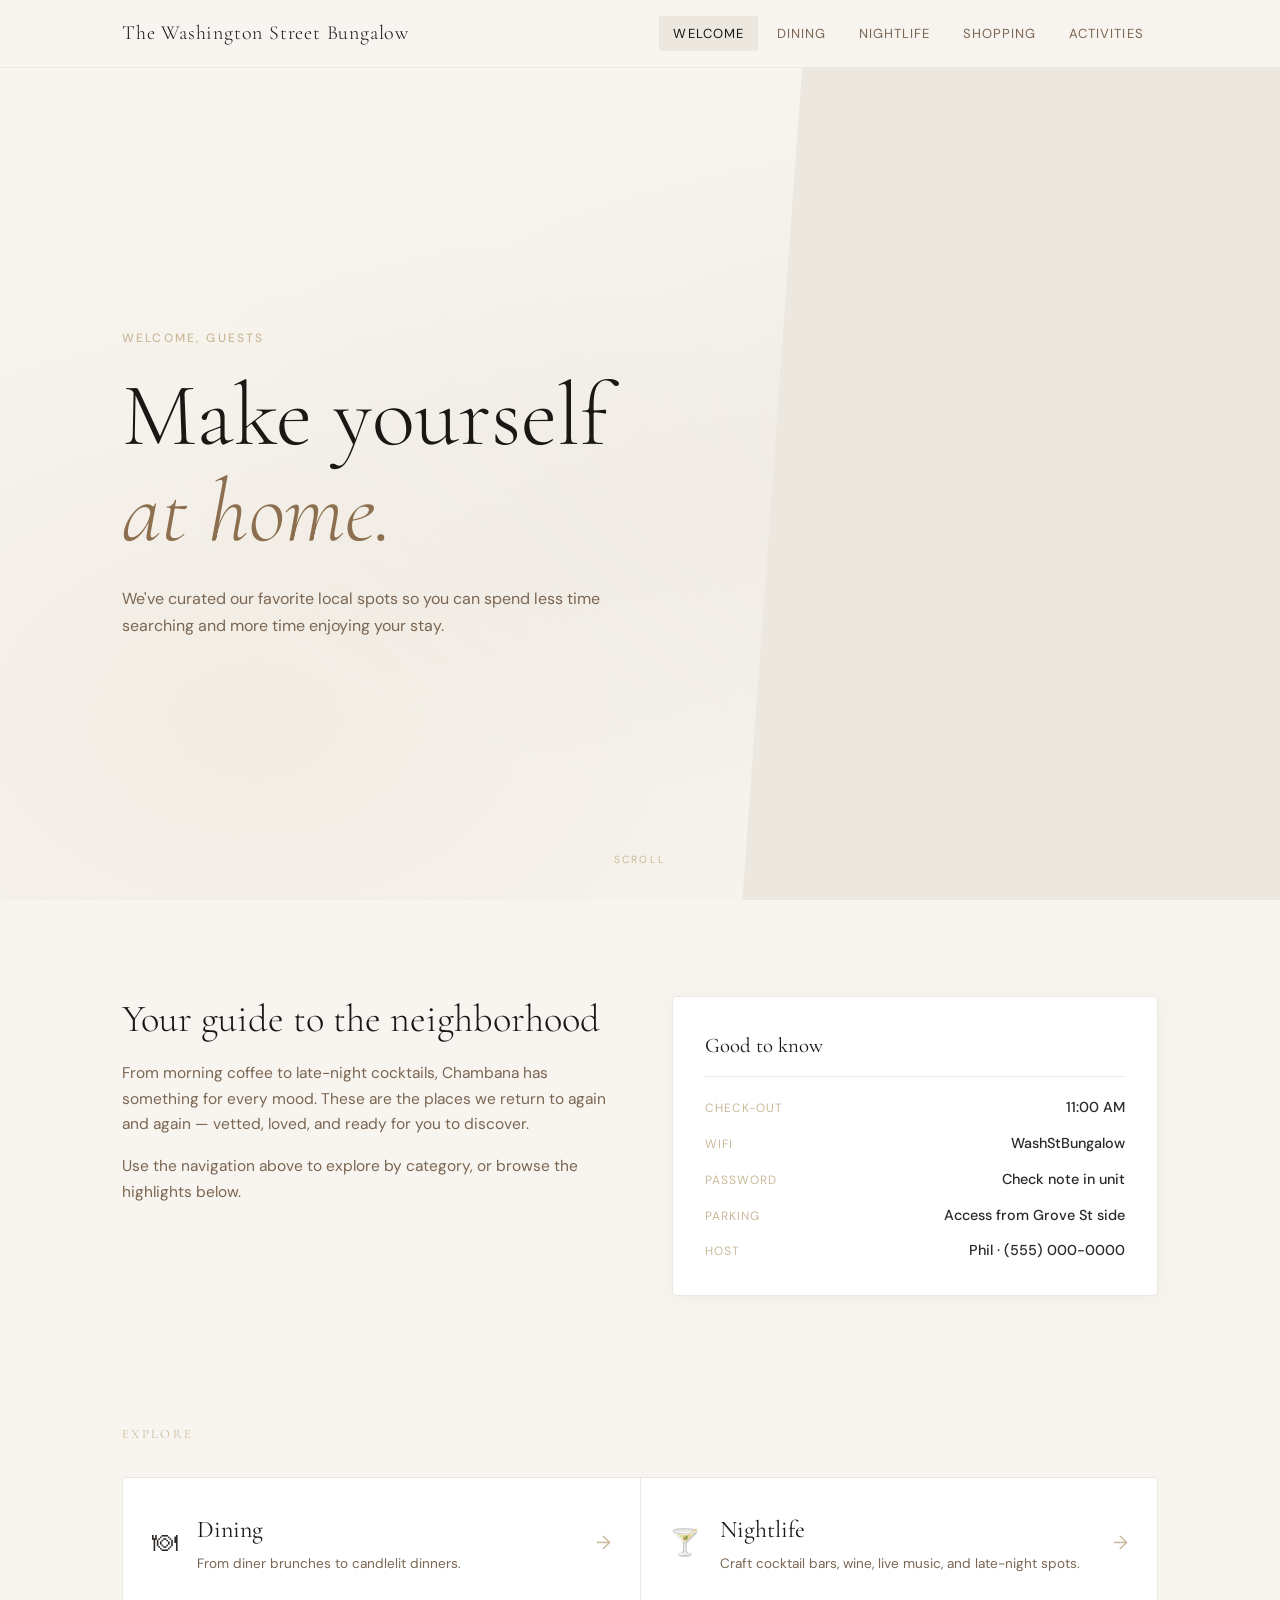
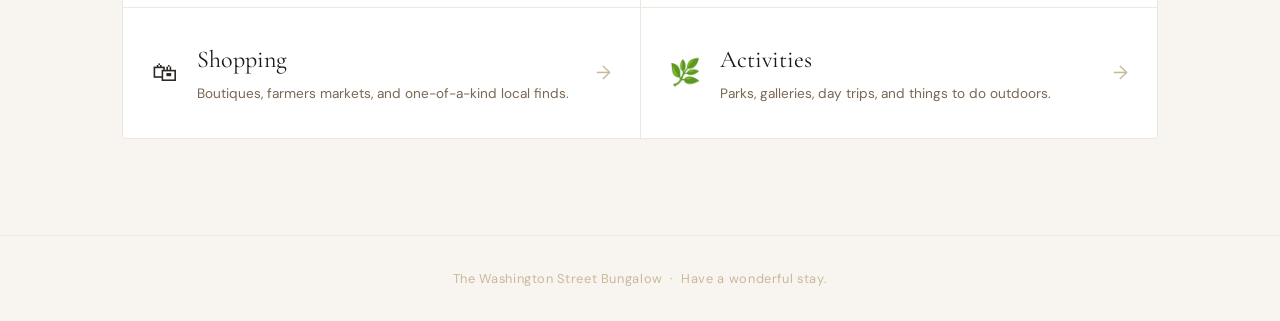
==== index.html @ 2eac6e1f "Initial commit" ====
<!DOCTYPE html>
<html lang="en">
<head>
  <meta charset="UTF-8" />
  <meta name="viewport" content="width=device-width, initial-scale=1.0"/>
  <title>Welcome — The Washington Street Bungalow</title>
  <link rel="preconnect" href="https://fonts.googleapis.com">
  <link rel="preconnect" href="https://fonts.gstatic.com" crossorigin>
  <link href="https://fonts.googleapis.com/css2?family=Cormorant+Garamond:ital,wght@0,300;0,400;1,300;1,400&family=DM+Sans:wght@300;400;500&display=swap" rel="stylesheet">
  <link rel="stylesheet" href="css/style.css"/>
</head>
<body>

  <header class="site-header">
    <div class="header-inner">
      <div class="logo">The Washington Street Bungalow</div>
      <nav class="main-nav">
        <a href="index.html" class="nav-link active">Welcome</a>
        <a href="pages/dining.html" class="nav-link">Dining</a>
        <a href="pages/nightlife.html" class="nav-link">Nightlife</a>
        <a href="pages/shopping.html" class="nav-link">Shopping</a>
        <a href="pages/activities.html" class="nav-link">Activities</a>
      </nav>
      <button class="nav-toggle" aria-label="Toggle menu">&#9776;</button>
    </div>
  </header>

  <main>
    <section class="hero">
      <div class="hero-bg"></div>
      <div class="hero-content">
        <span class="eyebrow">Welcome, guests</span>
        <h1>Make yourself<br/><em>at home.</em></h1>
        <p class="hero-sub">We've curated our favorite local spots so you can spend less time searching and more time enjoying your stay.</p>
      </div>
      <div class="hero-scroll-hint">scroll</div>
    </section>

    <section class="intro-section">
      <div class="container">
        <div class="intro-grid">
          <div class="intro-text">
            <h2>Your guide to the neighborhood</h2>
            <p>From morning coffee to late-night cocktails, Chambana has something for every mood. These are the places we return to again and again — vetted, loved, and ready for you to discover.</p>
            <p>Use the navigation above to explore by category, or browse the highlights below.</p>
          </div>
          <div class="intro-aside">
            <div class="info-card">
              <h3>Good to know</h3>
              <ul class="info-list">
                <li><span class="info-label">Check-out</span><span class="info-val">11:00 AM</span></li>
                <li><span class="info-label">WiFi</span><span class="info-val">WashStBungalow</span></li>
                <li><span class="info-label">Password</span><span class="info-val">Check note in unit</span></li>
                <li><span class="info-label">Parking</span><span class="info-val">Access from Grove St side</span></li>
                <li><span class="info-label">Host</span><span class="info-val">Phil · (555) 000-0000</span></li>
              </ul>
            </div>
          </div>
        </div>
      </div>
    </section>

    <section class="category-section">
      <div class="container">
        <h2 class="section-title">Explore</h2>
        <div class="category-grid">

          <a href="pages/dining.html" class="category-card">
            <div class="cat-icon">🍽</div>
            <div class="cat-body">
              <h3>Dining</h3>
              <p>From diner brunches to candlelit dinners.</p>
            </div>
            <span class="cat-arrow">→</span>
          </a>

          <a href="pages/nightlife.html" class="category-card">
            <div class="cat-icon">🍸</div>
            <div class="cat-body">
              <h3>Nightlife</h3>
              <p>Craft cocktail bars, wine, live music, and late-night spots.</p>
            </div>
            <span class="cat-arrow">→</span>
          </a>

          <a href="pages/shopping.html" class="category-card">
            <div class="cat-icon">🛍</div>
            <div class="cat-body">
              <h3>Shopping</h3>
              <p>Boutiques, farmers markets, and one-of-a-kind local finds.</p>
            </div>
            <span class="cat-arrow">→</span>
          </a>

          <a href="pages/activities.html" class="category-card">
            <div class="cat-icon">🌿</div>
            <div class="cat-body">
              <h3>Activities</h3>
              <p>Parks, galleries, day trips, and things to do outdoors.</p>
            </div>
            <span class="cat-arrow">→</span>
          </a>

        </div>
      </div>
    </section>
  </main>

  <footer class="site-footer">
    <div class="container">
      <p>The Washington Street Bungalow &nbsp;·&nbsp; Have a wonderful stay.</p>
    </div>
  </footer>

  <script src="js/main.js"></script>
</body>
</html>
---- css/style.css ----
/* =============================================
   THE LAKEVIEW SUITE — Style Sheet
   ============================================= */

/* --- Reset & Base --- */
*, *::before, *::after { box-sizing: border-box; margin: 0; padding: 0; }

:root {
  --cream:   #f8f5f0;
  --warm:    #ede8df;
  --sand:    #c9b99a;
  --brown:   #7a6652;
  --charcoal:#2c2825;
  --ink:     #1a1714;
  --accent:  #8b6f4e;
  --white:   #ffffff;

  --font-display: 'Cormorant Garamond', Georgia, serif;
  --font-body:    'DM Sans', sans-serif;

  --radius: 2px;
  --transition: 0.25s ease;
  --max-w: 1100px;
  --header-h: 68px;
}

html { scroll-behavior: smooth; }

body {
  background: var(--cream);
  color: var(--charcoal);
  font-family: var(--font-body);
  font-size: 16px;
  line-height: 1.65;
  -webkit-font-smoothing: antialiased;
}

a { color: inherit; text-decoration: none; }
img { display: block; max-width: 100%; }

/* --- Header --- */
.site-header {
  position: fixed;
  top: 0; left: 0; right: 0;
  z-index: 100;
  height: var(--header-h);
  background: rgba(248, 245, 240, 0.92);
  backdrop-filter: blur(8px);
  border-bottom: 1px solid var(--warm);
}

.header-inner {
  max-width: var(--max-w);
  margin: 0 auto;
  padding: 0 2rem;
  height: 100%;
  display: flex;
  align-items: center;
  gap: 2rem;
}

.logo {
  font-family: var(--font-display);
  font-size: 1.25rem;
  font-weight: 300;
  letter-spacing: 0.04em;
  color: var(--ink);
  white-space: nowrap;
}

.main-nav {
  display: flex;
  gap: 0.25rem;
  margin-left: auto;
}

.nav-link {
  font-size: 0.82rem;
  font-weight: 400;
  letter-spacing: 0.08em;
  text-transform: uppercase;
  color: var(--brown);
  padding: 0.4rem 0.9rem;
  border-radius: var(--radius);
  transition: background var(--transition), color var(--transition);
}
.nav-link:hover,
.nav-link.active {
  background: var(--warm);
  color: var(--ink);
}

.nav-toggle {
  display: none;
  background: none;
  border: none;
  font-size: 1.4rem;
  cursor: pointer;
  color: var(--charcoal);
  margin-left: auto;
}

/* --- Hero --- */
.hero {
  position: relative;
  min-height: 100svh;
  display: flex;
  align-items: center;
  overflow: hidden;
  padding-top: var(--header-h);
}

.hero-bg {
  position: absolute;
  inset: 0;
  background:
    radial-gradient(ellipse at 80% 50%, rgba(139,111,78,0.08) 0%, transparent 60%),
    radial-gradient(ellipse at 20% 80%, rgba(201,185,154,0.15) 0%, transparent 50%);
  pointer-events: none;
}

.hero::after {
  content: '';
  position: absolute;
  right: 0; top: 0; bottom: 0;
  width: 42%;
  background: var(--warm);
  clip-path: polygon(12% 0, 100% 0, 100% 100%, 0% 100%);
  z-index: 0;
}

.hero-content {
  position: relative;
  z-index: 1;
  max-width: var(--max-w);
  margin: 0 auto;
  padding: 0 2rem;
  width: 100%;
}

.eyebrow {
  display: block;
  font-family: var(--font-body);
  font-size: 0.75rem;
  font-weight: 500;
  letter-spacing: 0.18em;
  text-transform: uppercase;
  color: var(--sand);
  margin-bottom: 1.2rem;
}

.hero-content h1 {
  font-family: var(--font-display);
  font-size: clamp(3.2rem, 7vw, 6rem);
  font-weight: 300;
  line-height: 1.08;
  color: var(--ink);
  margin-bottom: 1.5rem;
}

.hero-content h1 em {
  font-style: italic;
  color: var(--accent);
}

.hero-sub {
  max-width: 480px;
  font-size: 1rem;
  color: var(--brown);
  line-height: 1.7;
}

.hero-scroll-hint {
  position: absolute;
  bottom: 2rem;
  left: 50%;
  transform: translateX(-50%);
  font-size: 0.65rem;
  letter-spacing: 0.2em;
  text-transform: uppercase;
  color: var(--sand);
  animation: fadeUpBounce 2s ease infinite;
  z-index: 1;
}
@keyframes fadeUpBounce {
  0%,100% { opacity: 0.4; transform: translateX(-50%) translateY(0); }
  50%      { opacity: 1;   transform: translateX(-50%) translateY(-6px); }
}

/* --- Sections --- */
.container {
  max-width: var(--max-w);
  margin: 0 auto;
  padding: 0 2rem;
}

.intro-section {
  padding: 6rem 0 5rem;
}

.intro-grid {
  display: grid;
  grid-template-columns: 1fr 1fr;
  gap: 4rem;
  align-items: start;
}

.intro-text h2 {
  font-family: var(--font-display);
  font-size: 2.4rem;
  font-weight: 300;
  line-height: 1.2;
  margin-bottom: 1.2rem;
  color: var(--ink);
}

.intro-text p {
  color: var(--brown);
  margin-bottom: 1rem;
  font-size: 0.97rem;
}

/* Info card */
.info-card {
  background: var(--white);
  border: 1px solid var(--warm);
  border-radius: 4px;
  padding: 2rem;
  box-shadow: 0 2px 20px rgba(122,102,82,0.07);
}

.info-card h3 {
  font-family: var(--font-display);
  font-size: 1.3rem;
  font-weight: 400;
  color: var(--ink);
  margin-bottom: 1.2rem;
  padding-bottom: 0.8rem;
  border-bottom: 1px solid var(--warm);
}

.info-list {
  list-style: none;
  display: flex;
  flex-direction: column;
  gap: 0.75rem;
}

.info-list li {
  display: flex;
  justify-content: space-between;
  align-items: baseline;
  font-size: 0.9rem;
}

.info-label {
  color: var(--sand);
  font-size: 0.75rem;
  text-transform: uppercase;
  letter-spacing: 0.08em;
}

.info-val {
  color: var(--charcoal);
  font-weight: 500;
}

/* --- Category Grid --- */
.category-section {
  padding: 3rem 0 6rem;
}

.section-title {
  font-family: var(--font-display);
  font-size: 0.8rem;
  font-weight: 400;
  letter-spacing: 0.18em;
  text-transform: uppercase;
  color: var(--sand);
  margin-bottom: 2rem;
}

.category-grid {
  display: grid;
  grid-template-columns: repeat(2, 1fr);
  gap: 1px;
  background: var(--warm);
  border: 1px solid var(--warm);
  border-radius: 4px;
  overflow: hidden;
}

.category-card {
  display: flex;
  align-items: center;
  gap: 1.2rem;
  padding: 2rem 1.8rem;
  background: var(--white);
  transition: background var(--transition);
  cursor: pointer;
}

.category-card:hover {
  background: var(--cream);
}

.category-card:hover .cat-arrow {
  transform: translateX(4px);
}

.cat-icon {
  font-size: 1.6rem;
  flex-shrink: 0;
}

.cat-body h3 {
  font-family: var(--font-display);
  font-size: 1.5rem;
  font-weight: 400;
  color: var(--ink);
  margin-bottom: 0.2rem;
}

.cat-body p {
  font-size: 0.85rem;
  color: var(--brown);
}

.cat-arrow {
  margin-left: auto;
  color: var(--sand);
  font-size: 1.2rem;
  transition: transform var(--transition);
  flex-shrink: 0;
}

/* --- Rec Pages --- */
.page-hero {
  padding: calc(var(--header-h) + 3.5rem) 0 3rem;
  border-bottom: 1px solid var(--warm);
}

.page-hero .eyebrow {
  margin-bottom: 0.6rem;
}

.page-hero h1 {
  font-family: var(--font-display);
  font-size: clamp(2.5rem, 5vw, 4rem);
  font-weight: 300;
  color: var(--ink);
  margin-bottom: 0.75rem;
}

.page-hero .page-desc {
  font-size: 0.97rem;
  color: var(--brown);
  max-width: 520px;
}

/* Rec list */
.rec-section {
  padding: 4rem 0 6rem;
}

.rec-list {
  display: flex;
  flex-direction: column;
  gap: 1px;
  background: var(--warm);
  border: 1px solid var(--warm);
  border-radius: 4px;
  overflow: hidden;
}

.rec-item {
  display: grid;
  grid-template-columns: 1fr auto;
  align-items: start;
  gap: 1rem;
  padding: 1.75rem 2rem;
  background: var(--white);
  transition: background var(--transition);
}

.rec-item:hover {
  background: var(--cream);
}

.rec-name {
  font-family: var(--font-display);
  font-size: 1.4rem;
  font-weight: 400;
  color: var(--ink);
  margin-bottom: 0.25rem;
}

.rec-tags {
  display: flex;
  flex-wrap: wrap;
  gap: 0.4rem;
  margin-bottom: 0.5rem;
}

.tag {
  font-size: 0.68rem;
  font-weight: 500;
  letter-spacing: 0.08em;
  text-transform: uppercase;
  color: var(--accent);
  background: rgba(139,111,78,0.1);
  padding: 0.2rem 0.55rem;
  border-radius: 2px;
}

.rec-note {
  font-size: 0.88rem;
  color: var(--brown);
  max-width: 560px;
}

.rec-link {
  font-size: 0.75rem;
  font-weight: 500;
  letter-spacing: 0.08em;
  text-transform: uppercase;
  color: var(--accent);
  border: 1px solid var(--sand);
  padding: 0.4rem 1rem;
  border-radius: 2px;
  white-space: nowrap;
  transition: background var(--transition), color var(--transition);
  margin-top: 0.4rem;
}

.rec-link:hover {
  background: var(--accent);
  color: var(--white);
  border-color: var(--accent);
}

/* --- Footer --- */
.site-footer {
  border-top: 1px solid var(--warm);
  padding: 2rem 0;
  text-align: center;
  font-size: 0.8rem;
  color: var(--sand);
  letter-spacing: 0.05em;
}

/* --- Mobile --- */
@media (max-width: 768px) {
  .main-nav { display: none; }
  .nav-toggle { display: block; }

  .main-nav.open {
    display: flex;
    flex-direction: column;
    position: fixed;
    top: var(--header-h);
    left: 0; right: 0;
    background: var(--cream);
    border-bottom: 1px solid var(--warm);
    padding: 1rem;
    gap: 0.25rem;
    z-index: 99;
  }

  .hero::after { display: none; }
  .hero-content { text-align: center; }
  .hero-sub { margin: 0 auto; }

  .intro-grid { grid-template-columns: 1fr; gap: 2.5rem; }
  .category-grid { grid-template-columns: 1fr; }

  .rec-item { grid-template-columns: 1fr; }
}

/* --- Fade-in animation on scroll --- */
.fade-in {
  opacity: 0;
  transform: translateY(20px);
  transition: opacity 0.6s ease, transform 0.6s ease;
}
.fade-in.visible {
  opacity: 1;
  transform: none;
}
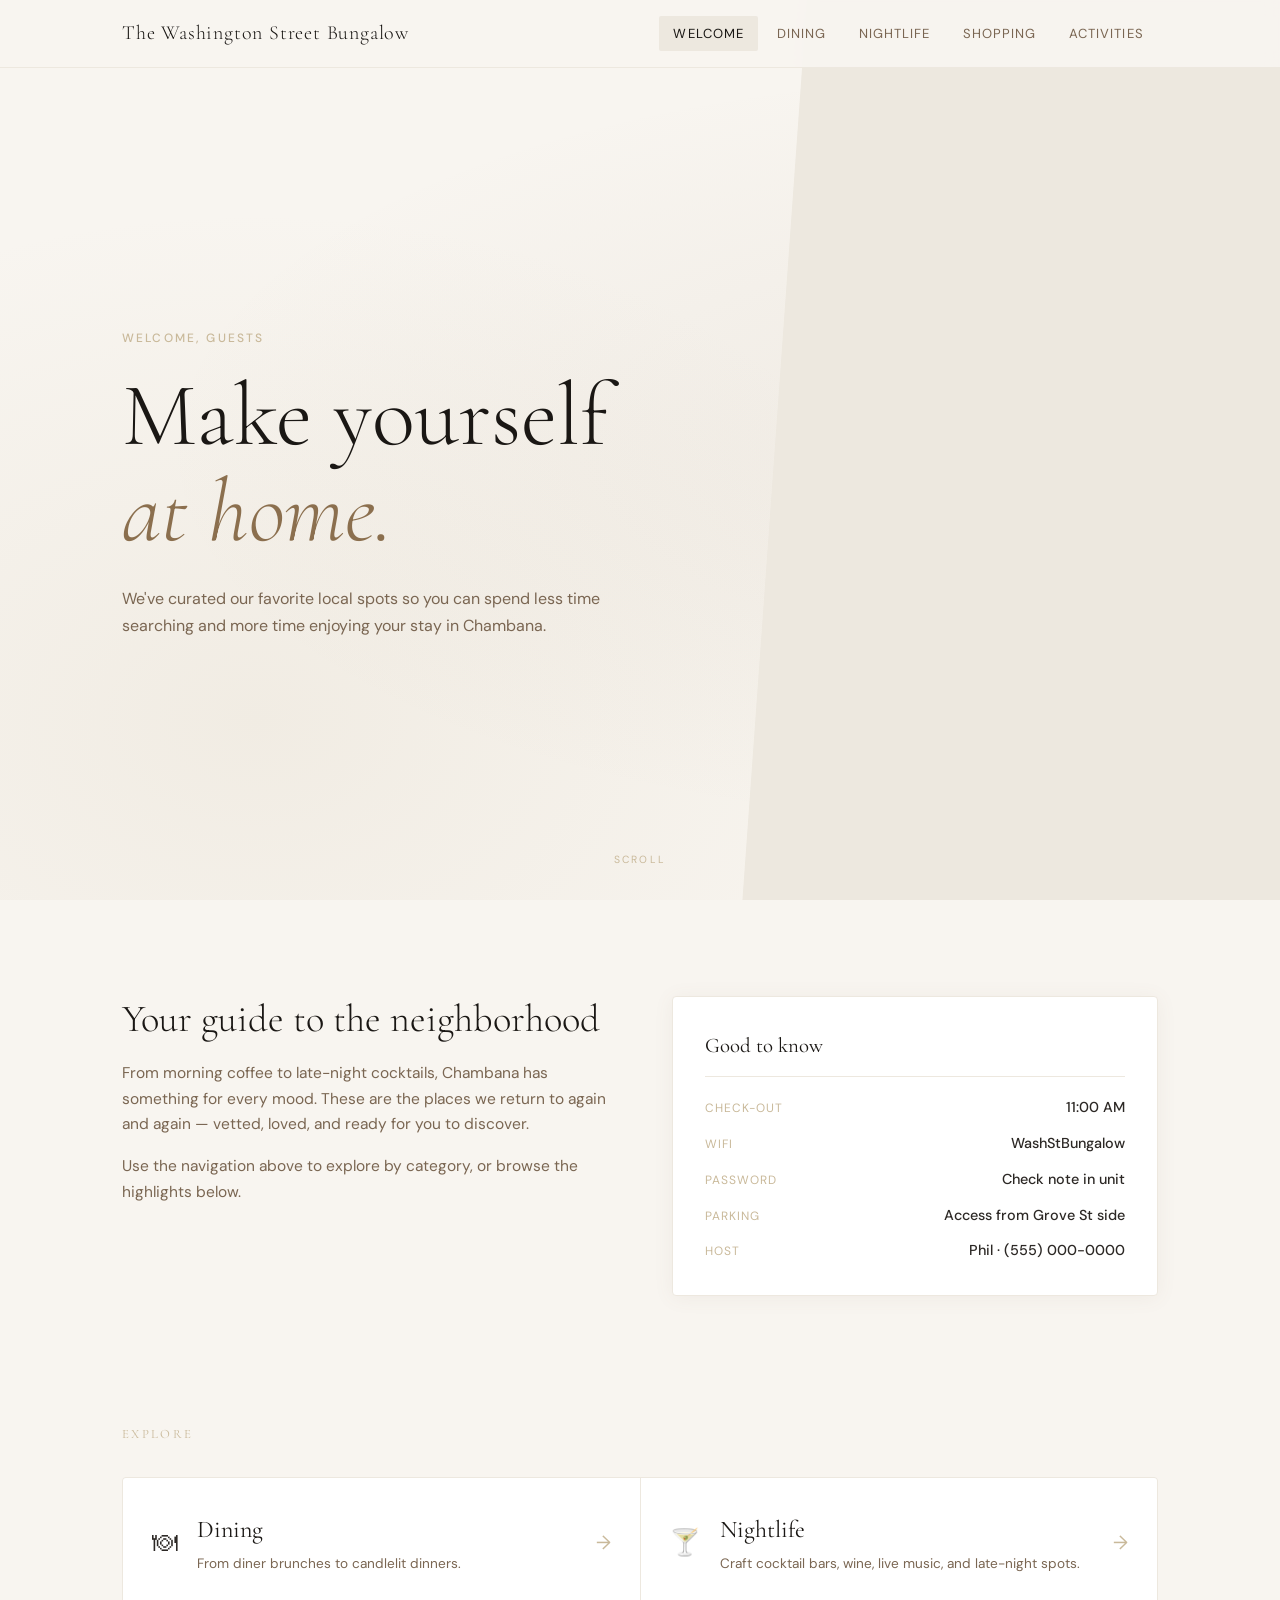
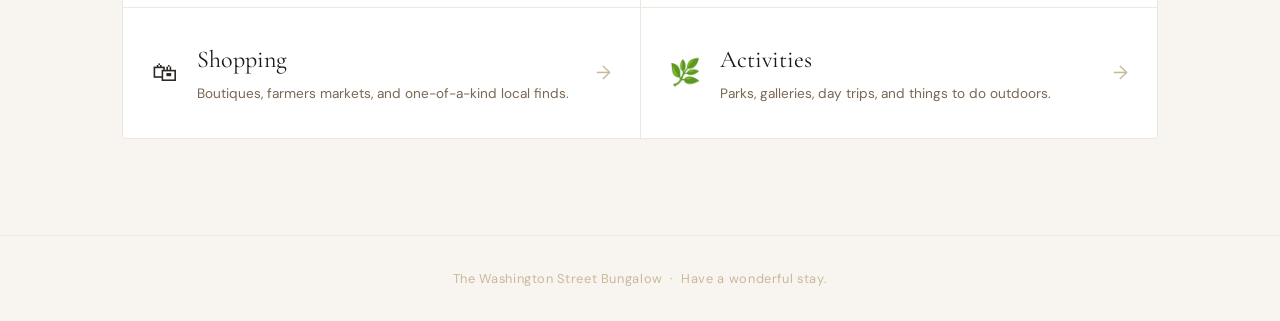
==== commit f5448be4: "Formatting, added a few new spots" ====
--- a/index.html
+++ b/index.html
@@ -31,7 +31,7 @@
       <div class="hero-content">
         <span class="eyebrow">Welcome, guests</span>
         <h1>Make yourself<br/><em>at home.</em></h1>
-        <p class="hero-sub">We've curated our favorite local spots so you can spend less time searching and more time enjoying your stay.</p>
+        <p class="hero-sub">We've curated our favorite local spots so you can spend less time searching and more time enjoying your stay in Chambana.</p>
       </div>
       <div class="hero-scroll-hint">scroll</div>
     </section>
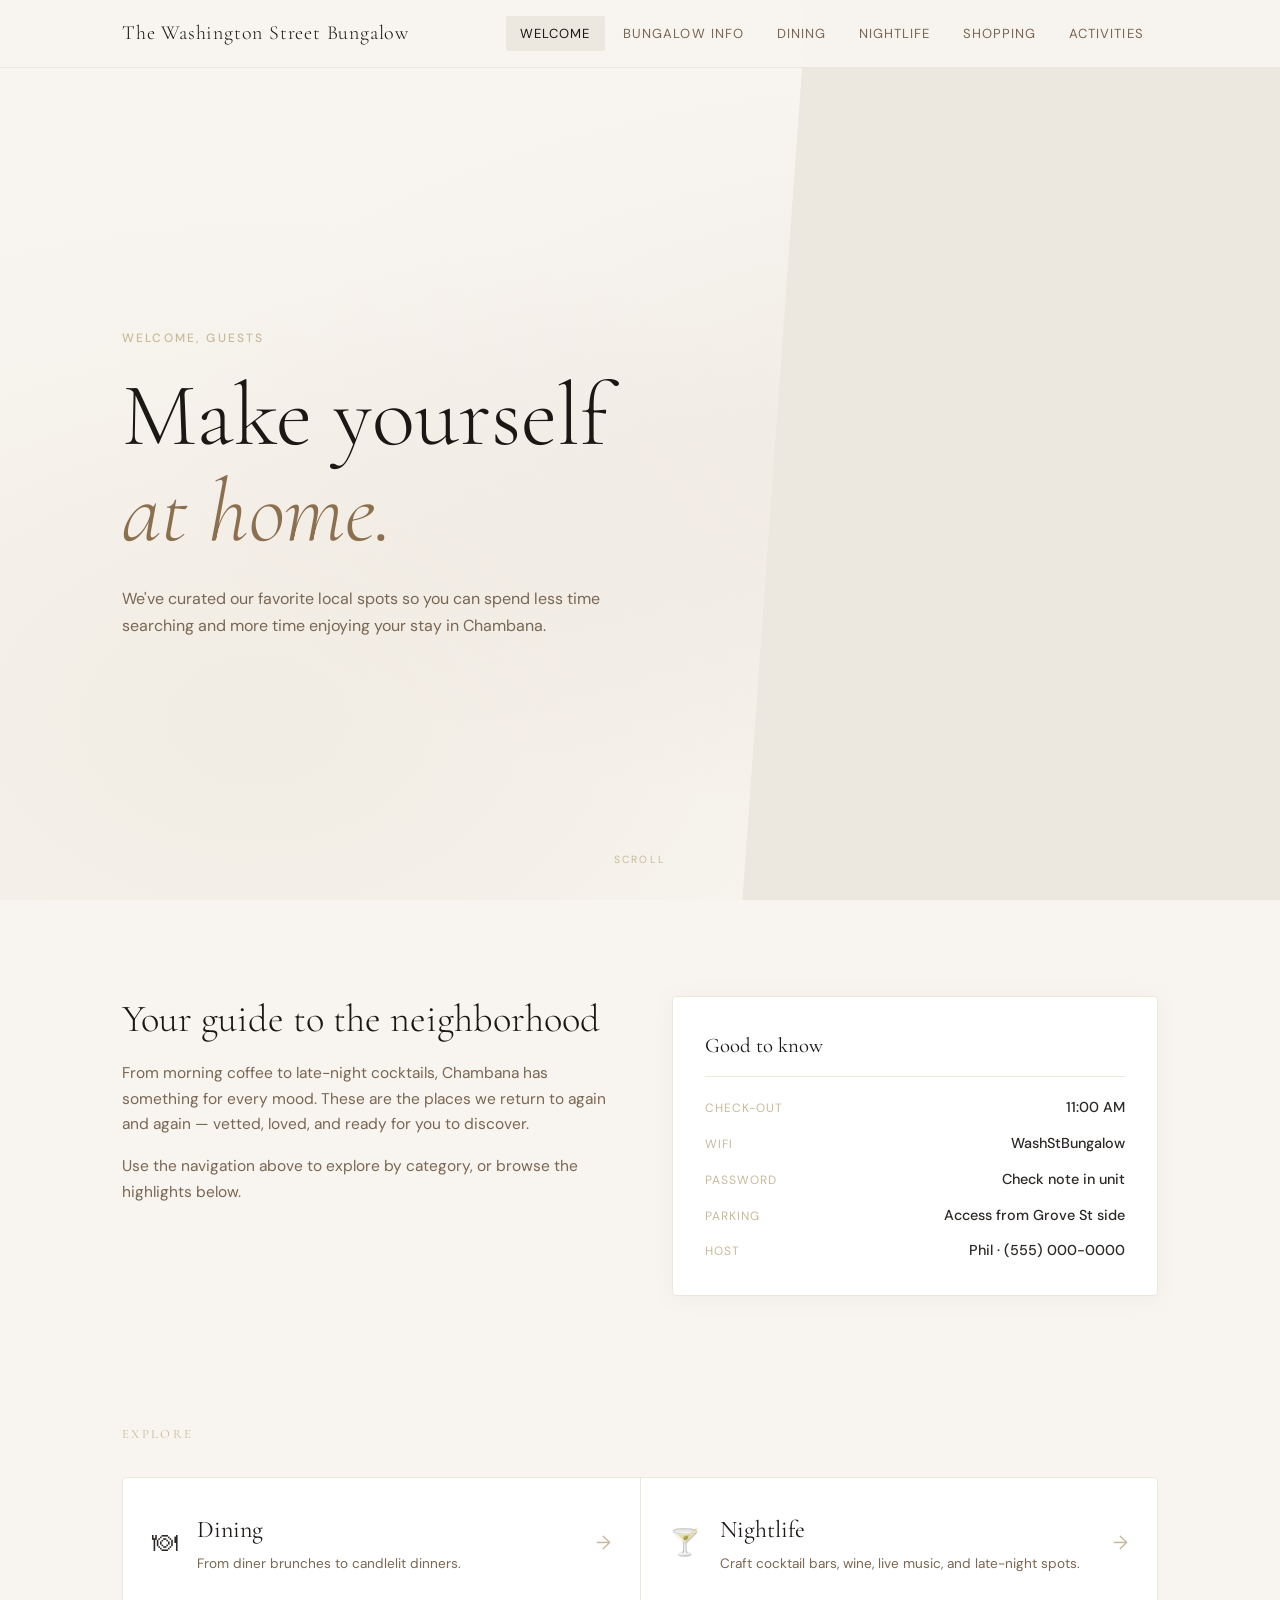
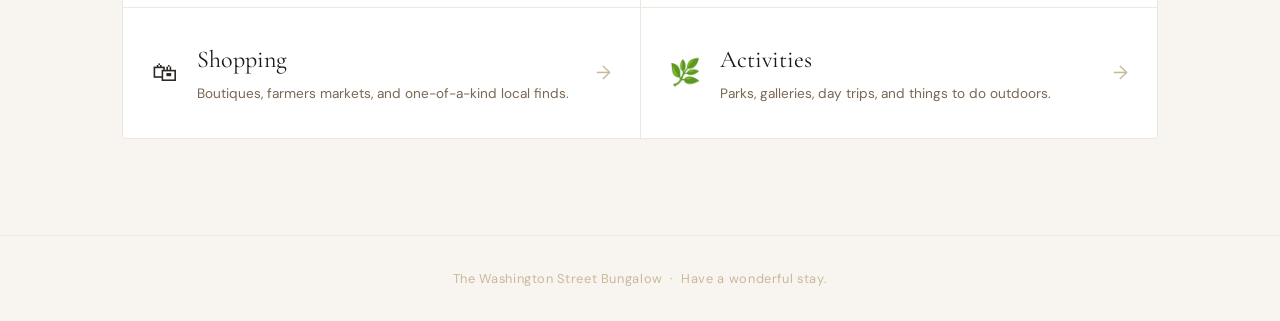
==== commit 11713473: "Fixed broken links" ====
--- a/index.html
+++ b/index.html
@@ -16,6 +16,7 @@
       <div class="logo">The Washington Street Bungalow</div>
       <nav class="main-nav">
         <a href="index.html" class="nav-link active">Welcome</a>
+        <a href="pages/bungalow-info.html" class="nav-link">Bungalow Info</a>
         <a href="pages/dining.html" class="nav-link">Dining</a>
         <a href="pages/nightlife.html" class="nav-link">Nightlife</a>
         <a href="pages/shopping.html" class="nav-link">Shopping</a>
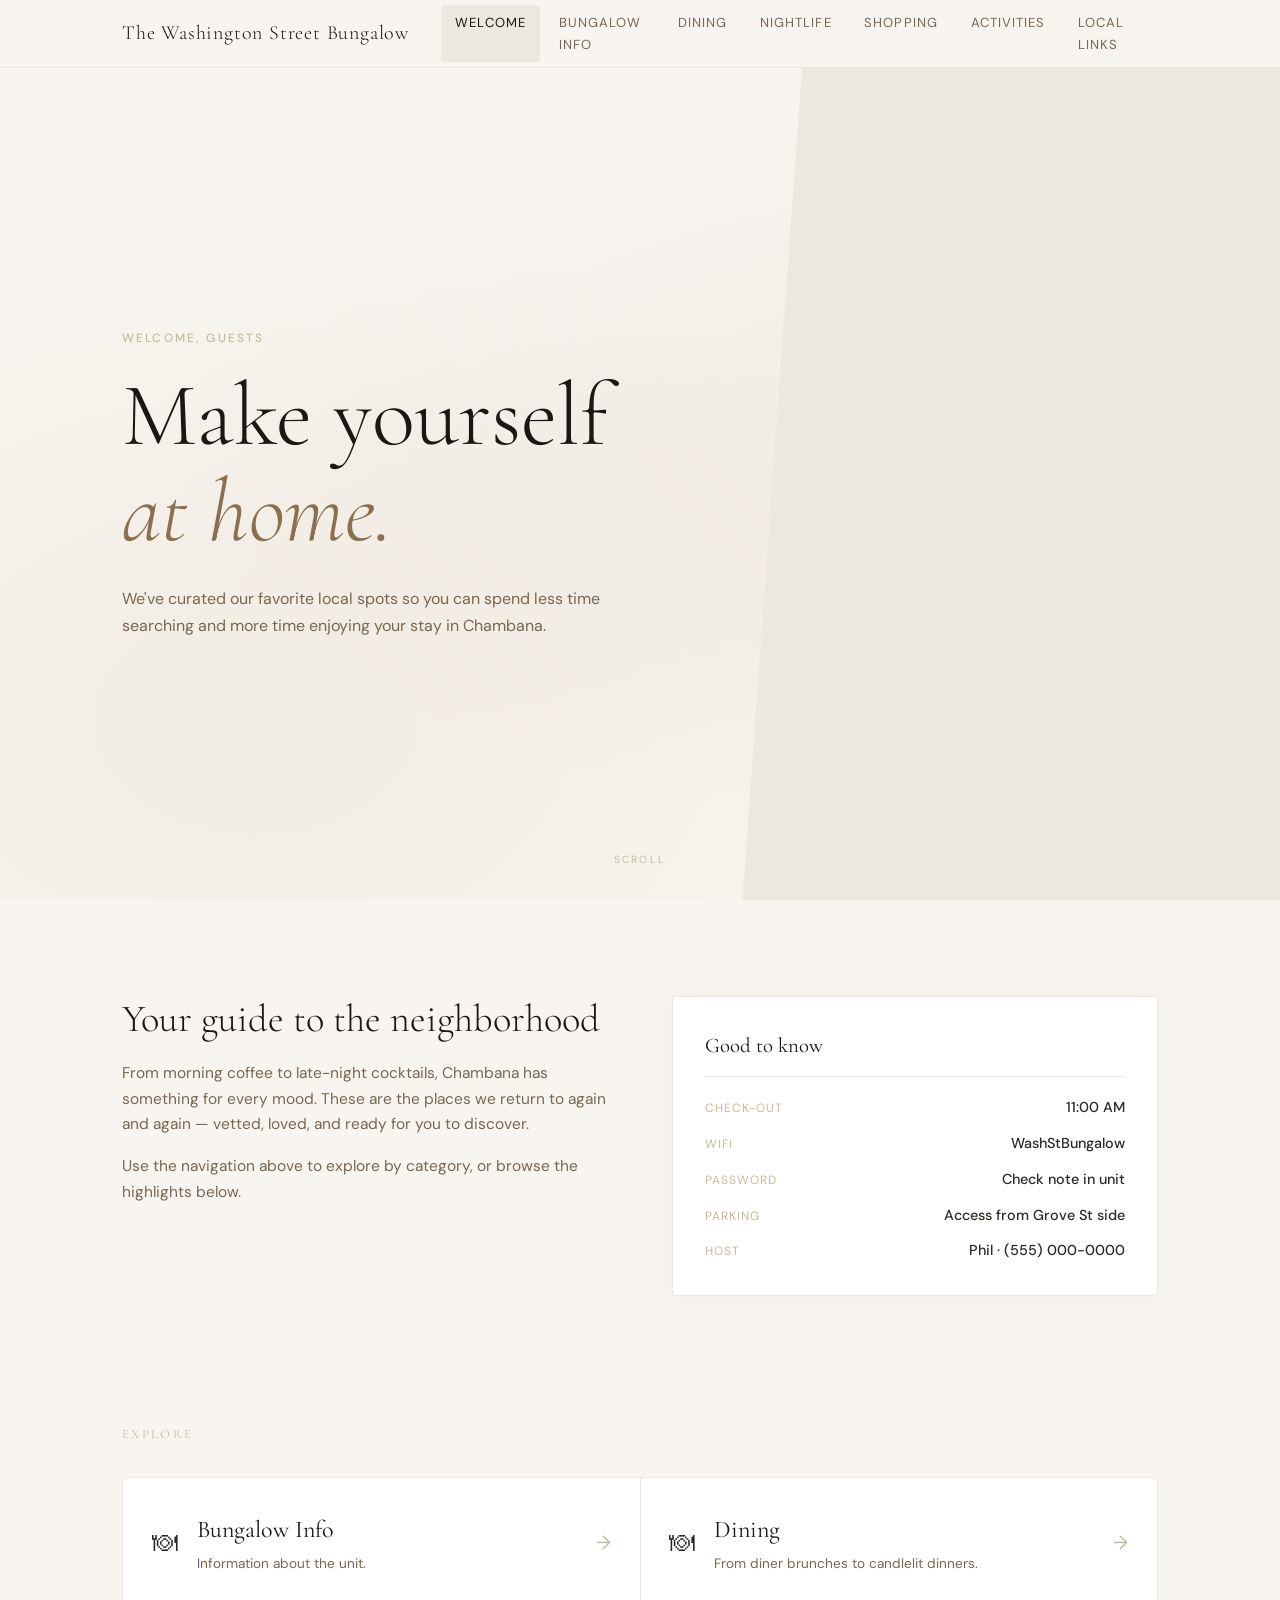
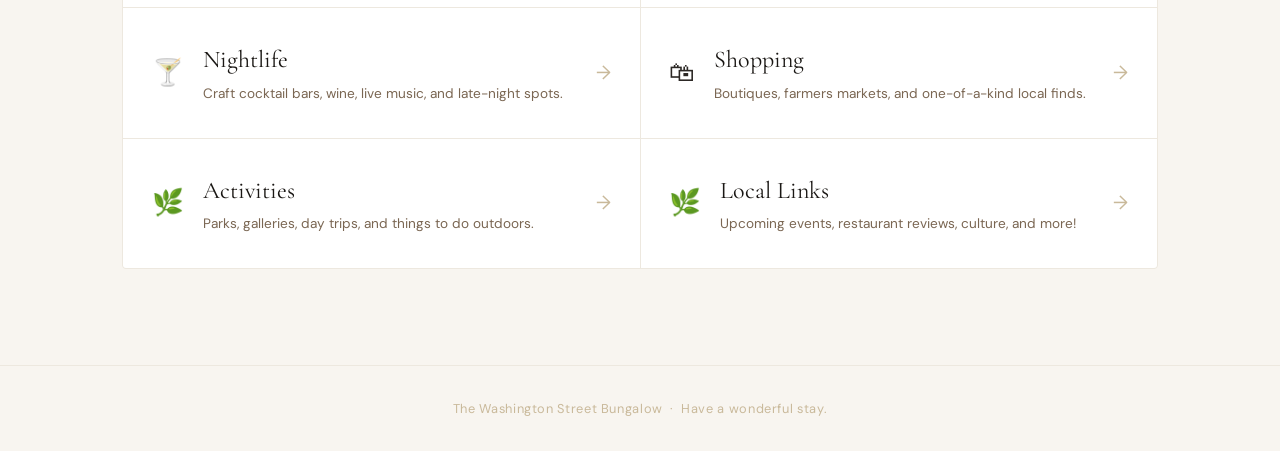
==== commit cb69c03b: "Added nav and a new section for local links" ====
--- a/index.html
+++ b/index.html
@@ -21,6 +21,7 @@
         <a href="pages/nightlife.html" class="nav-link">Nightlife</a>
         <a href="pages/shopping.html" class="nav-link">Shopping</a>
         <a href="pages/activities.html" class="nav-link">Activities</a>
+        <a href="local-links.html" class="nav-link">Local Links</a>
       </nav>
       <button class="nav-toggle" aria-label="Toggle menu">&#9776;</button>
     </div>
@@ -66,6 +67,15 @@
         <h2 class="section-title">Explore</h2>
         <div class="category-grid">
 
+          <a href="pages/bungalow-info.html" class="category-card">
+            <div class="cat-icon">🍽</div>
+            <div class="cat-body">
+              <h3>Bungalow Info</h3>
+              <p>Information about the unit.</p>
+            </div>
+            <span class="cat-arrow">→</span>
+          </a>
+
           <a href="pages/dining.html" class="category-card">
             <div class="cat-icon">🍽</div>
             <div class="cat-body">
@@ -102,6 +112,15 @@
             <span class="cat-arrow">→</span>
           </a>
 
+          <a href="pages/local-links.html" class="category-card">
+            <div class="cat-icon">🌿</div>
+            <div class="cat-body">
+              <h3>Local Links</h3>
+              <p>Upcoming events, restaurant reviews, culture, and more!</p>
+            </div>
+            <span class="cat-arrow">→</span>
+          </a>
+
         </div>
       </div>
     </section>
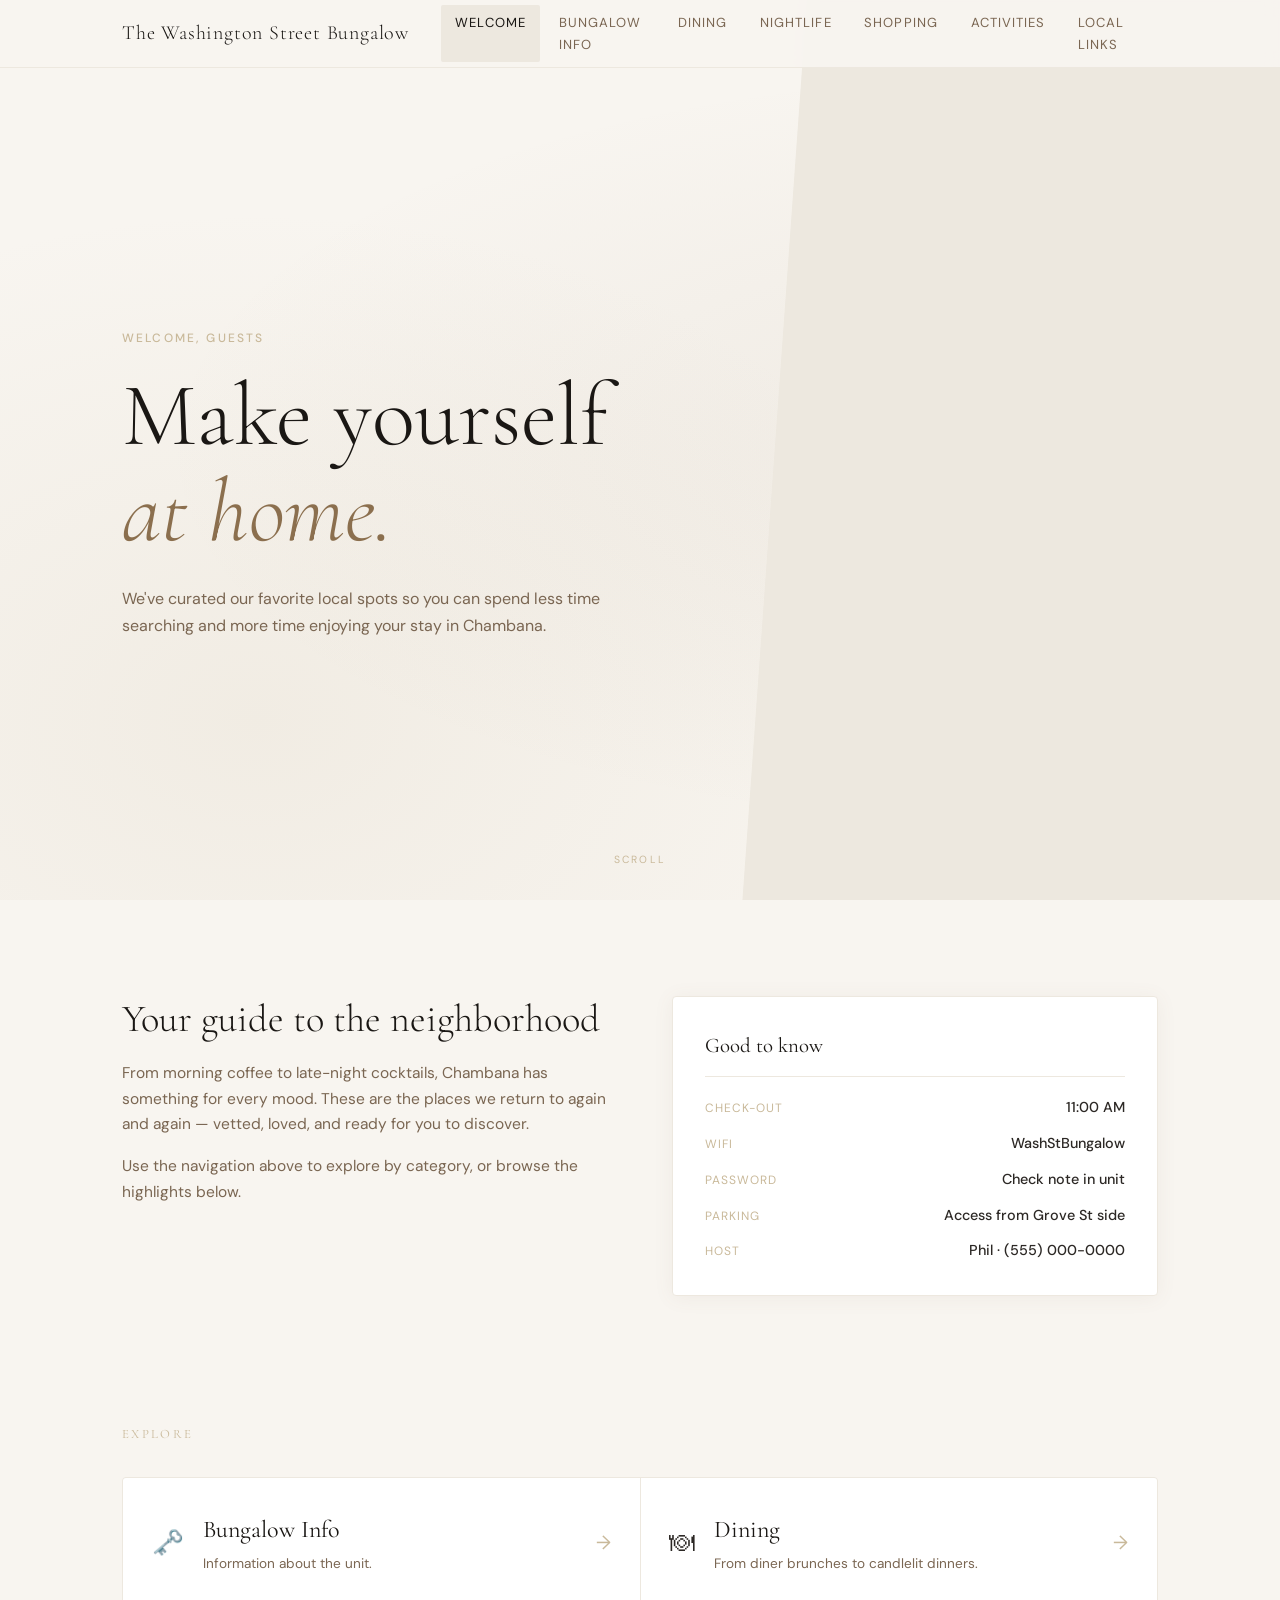
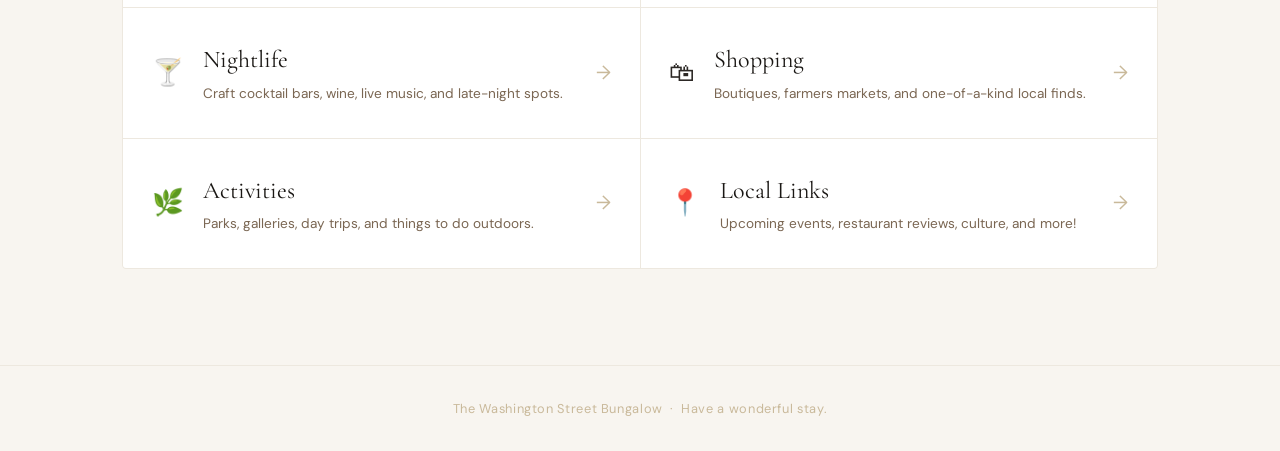
==== commit 84682a60: "Added nav icons" ====
--- a/index.html
+++ b/index.html
@@ -21,7 +21,7 @@
         <a href="pages/nightlife.html" class="nav-link">Nightlife</a>
         <a href="pages/shopping.html" class="nav-link">Shopping</a>
         <a href="pages/activities.html" class="nav-link">Activities</a>
-        <a href="local-links.html" class="nav-link">Local Links</a>
+        <a href="pages/local-links.html" class="nav-link">Local Links</a>
       </nav>
       <button class="nav-toggle" aria-label="Toggle menu">&#9776;</button>
     </div>
@@ -68,7 +68,7 @@
         <div class="category-grid">
 
           <a href="pages/bungalow-info.html" class="category-card">
-            <div class="cat-icon">🍽</div>
+            <div class="cat-icon">🗝️</div>
             <div class="cat-body">
               <h3>Bungalow Info</h3>
               <p>Information about the unit.</p>
@@ -113,7 +113,7 @@
           </a>
 
           <a href="pages/local-links.html" class="category-card">
-            <div class="cat-icon">🌿</div>
+            <div class="cat-icon">📍</div>
             <div class="cat-body">
               <h3>Local Links</h3>
               <p>Upcoming events, restaurant reviews, culture, and more!</p>
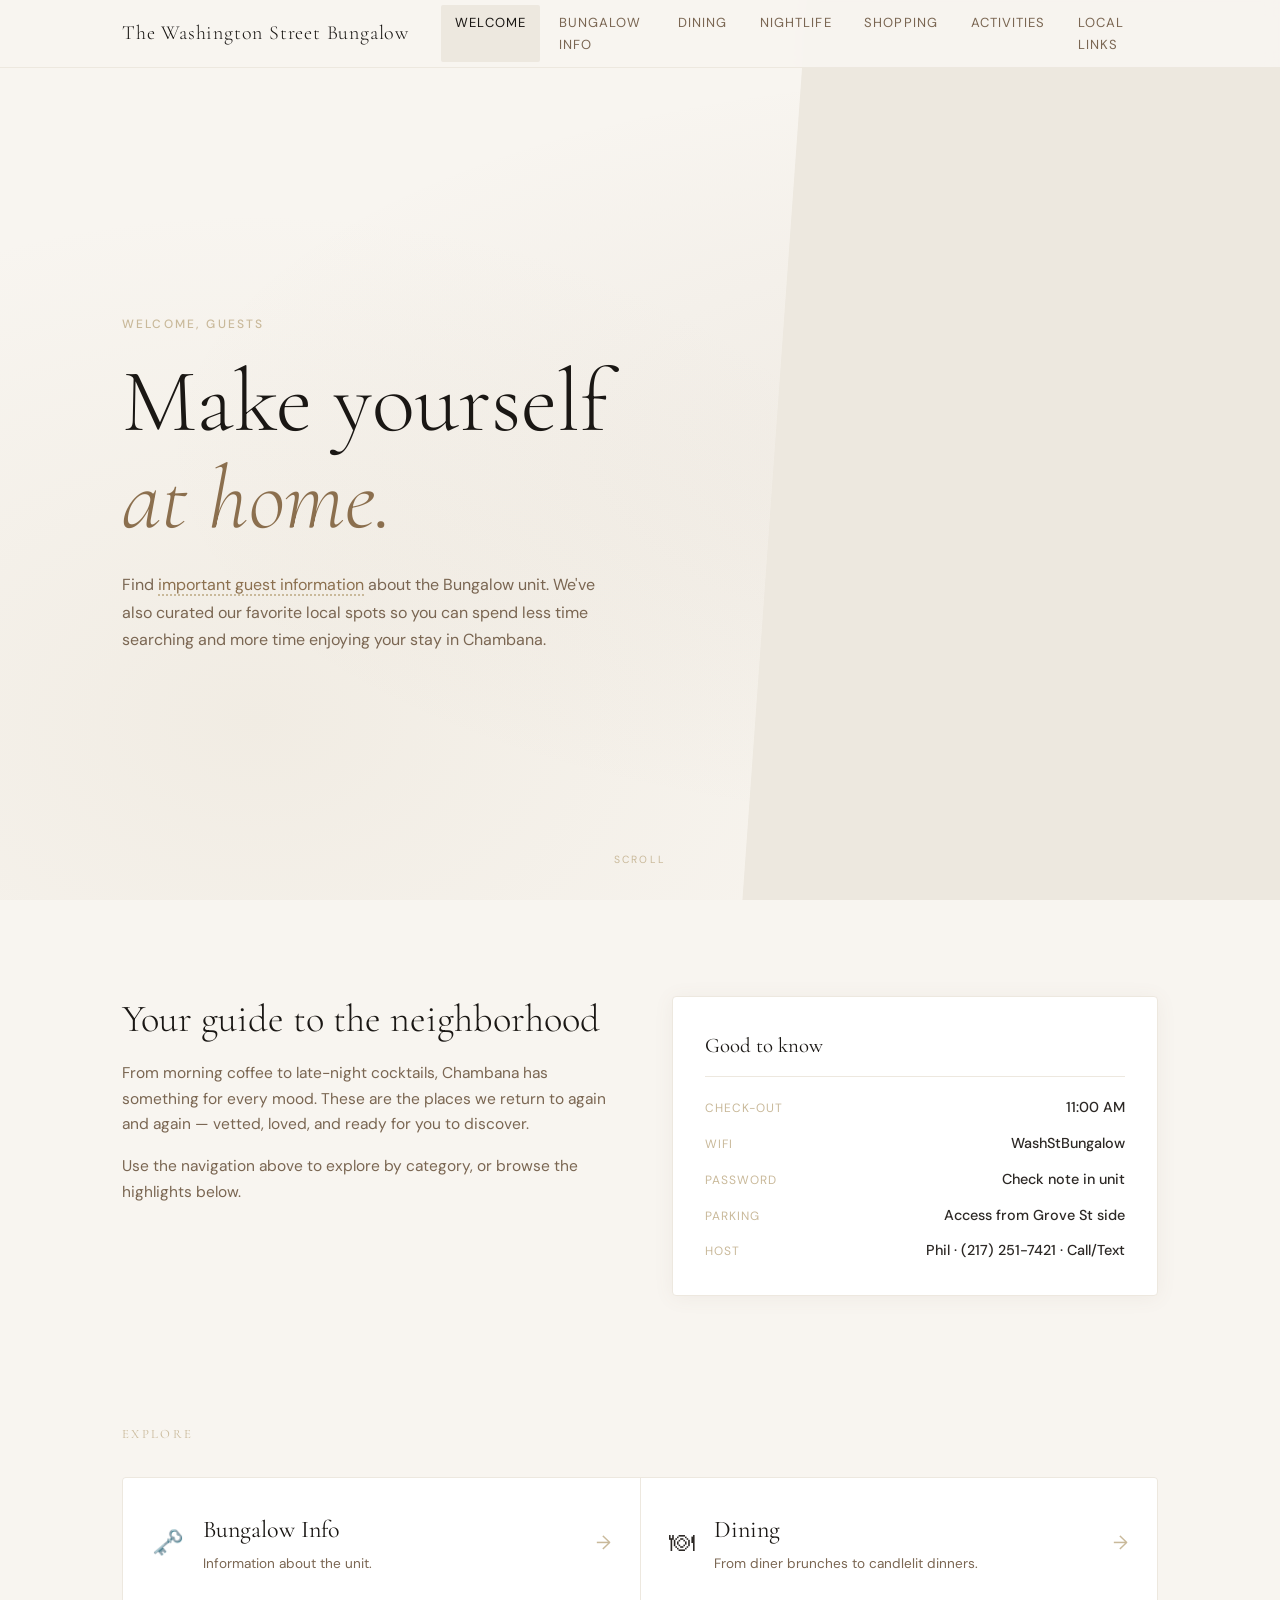
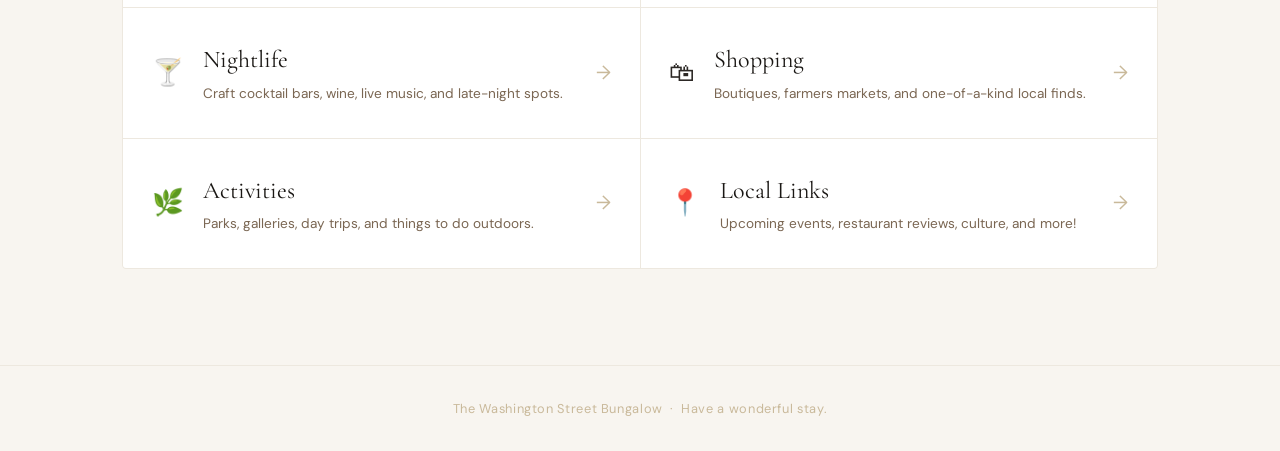
==== commit 8e370e12: "Additional entries and updates" ====
--- a/index.html
+++ b/index.html
@@ -33,7 +33,7 @@
       <div class="hero-content">
         <span class="eyebrow">Welcome, guests</span>
         <h1>Make yourself<br/><em>at home.</em></h1>
-        <p class="hero-sub">We've curated our favorite local spots so you can spend less time searching and more time enjoying your stay in Chambana.</p>
+        <p class="hero-sub">Find <a href="pages/bungalow-info.html" class="prose-link">important guest information</a> about the Bungalow unit. We've also curated our favorite local spots so you can spend less time searching and more time enjoying your stay in Chambana.</p>
       </div>
       <div class="hero-scroll-hint">scroll</div>
     </section>
@@ -54,7 +54,7 @@
                 <li><span class="info-label">WiFi</span><span class="info-val">WashStBungalow</span></li>
                 <li><span class="info-label">Password</span><span class="info-val">Check note in unit</span></li>
                 <li><span class="info-label">Parking</span><span class="info-val">Access from Grove St side</span></li>
-                <li><span class="info-label">Host</span><span class="info-val">Phil · (555) 000-0000</span></li>
+                <li><span class="info-label">Host</span><span class="info-val">Phil · (217) 251-7421 · Call/Text</span></li>
               </ul>
             </div>
           </div>
--- a/css/style.css
+++ b/css/style.css
@@ -98,6 +98,23 @@
   cursor: pointer;
   color: var(--charcoal);
   margin-left: auto;
+}
+
+/* --- Inline prose link --- */
+.prose-link {
+  color: var(--accent);
+  text-decoration: underline;
+  text-decoration-color: var(--sand);
+  text-decoration-style: dotted;
+  text-underline-offset: 4px;
+  text-decoration-thickness: 1.5px;
+  transition: color var(--transition), text-decoration-color var(--transition);
+}
+
+.prose-link:hover {
+  color: var(--brown);
+  text-decoration-color: var(--accent);
+  text-decoration-style: solid;
 }
 
 /* --- Hero --- */
